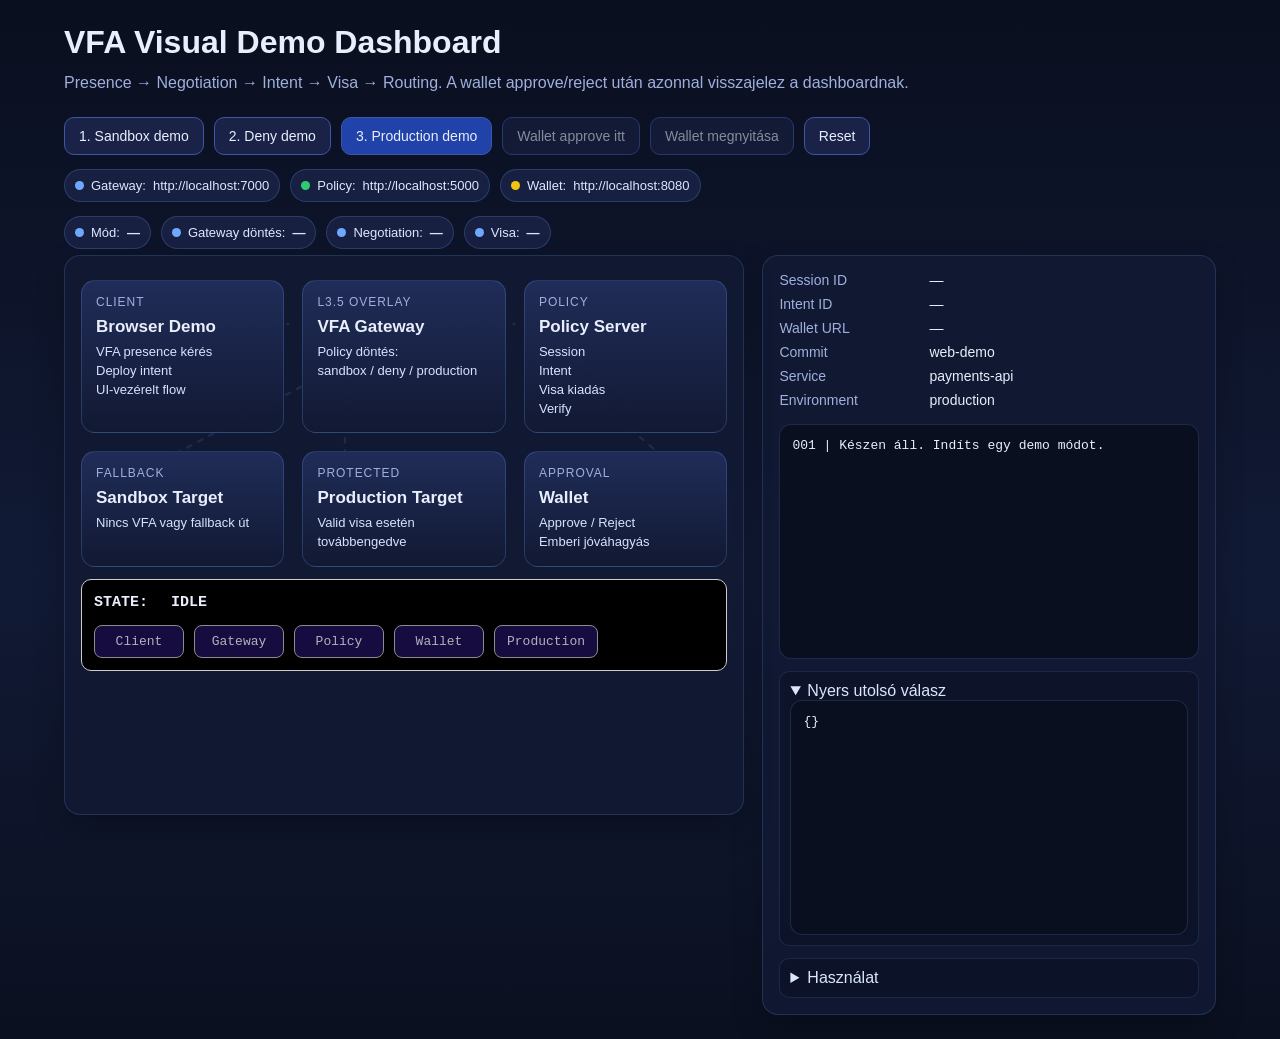
==== wallet/demo.html @ b01d8e21 "Add files via upload" ====
<!doctype html>
<html lang="hu">

<head>
  <meta charset="utf-8">
  <title>VFA Visual Demo Dashboard</title>
  <meta name="viewport" content="width=device-width, initial-scale=1">
  <link rel="stylesheet" href="demo.css">
</head>

<body>
  <div class="wrap">
    <h1>VFA Visual Demo Dashboard</h1>
    <p class="lead">
      Presence → Negotiation → Intent → Visa → Routing.
      A wallet approve/reject után azonnal visszajelez a dashboardnak.
    </p>

    <div class="toolbar">
      <button id="btnSandbox">1. Sandbox demo</button>
      <button id="btnDeny">2. Deny demo</button>
      <button id="btnProd" class="primary">3. Production demo</button>
      <button id="btnApprove" disabled>Wallet approve itt</button>
      <button id="btnOpenWallet" disabled>Wallet megnyitása</button>
      <button id="btnReset">Reset</button>
    </div>

    <div class="subtoolbar">
      <span class="badge"><span class="dot" style="background:#6ea8ff"></span> Gateway:
        <span>http://localhost:7000</span></span>
      <span class="badge"><span class="dot" style="background:#2ecc71"></span> Policy:
        <span>http://localhost:5000</span></span>
      <span class="badge"><span class="dot" style="background:#f1c40f"></span> Wallet:
        <span>http://localhost:8080</span></span>
    </div>

    <div class="statusbar">
      <span class="badge"><span class="dot" id="dotMode" style="background:#6ea8ff"></span>Mód: <strong
          id="modeLabel">—</strong></span>
      <span class="badge"><span class="dot" id="dotDecision" style="background:#6ea8ff"></span>Gateway döntés: <strong
          id="decisionLabel">—</strong></span>
      <span class="badge"><span class="dot" id="dotNegotiation" style="background:#6ea8ff"></span>Negotiation: <strong
          id="negotiationLabel">—</strong></span>
      <span class="badge"><span class="dot" id="dotVisa" style="background:#6ea8ff"></span>Visa: <strong
          id="visaLabel">—</strong></span>
    </div>

    <div class="layout">
      <div class="panel flow">
        <svg class="lines" viewBox="0 0 1200 620" preserveAspectRatio="none" aria-hidden="true">
          <path id="lineClientGateway" class="pulse" d="M195 120 L395 120" />
          <path id="lineGatewayPolicy" class="pulse" d="M595 120 L795 120" />
          <path id="linePolicyWallet" class="pulse" d="M895 170 L1040 300" />
          <path id="lineWalletPolicy" class="pulse" d="M1040 340 L895 215" />
          <path id="lineGatewayProd" class="pulse" d="M495 190 L495 350" />
          <path id="lineGatewaySandbox" class="pulse" d="M495 190 L195 350" />
        </svg>

        <div class="flow-grid">
          <div class="node" id="nodeClient">
            <div class="role">client</div>
            <h3>Browser Demo</h3>
            <div class="meta">VFA presence kérés
              Deploy intent
              UI-vezérelt flow</div>
          </div>

          <div class="node" id="nodeGateway">
            <div class="role">l3.5 overlay</div>
            <h3>VFA Gateway</h3>
            <div class="meta">Policy döntés:
              sandbox / deny / production</div>
          </div>

          <div class="node" id="nodePolicy">
            <div class="role">policy</div>
            <h3>Policy Server</h3>
            <div class="meta">Session
              Intent
              Visa kiadás
              Verify</div>
          </div>

          <div class="node" id="nodeSandbox">
            <div class="role">fallback</div>
            <h3>Sandbox Target</h3>
            <div class="meta">Nincs VFA vagy fallback út</div>
          </div>

          <div class="node" id="nodeProd">
            <div class="role">protected</div>
            <h3>Production Target</h3>
            <div class="meta">Valid visa esetén továbbengedve</div>
          </div>

          <div class="node" id="nodeWallet">
            <div class="role">approval</div>
            <h3>Wallet</h3>
            <div class="meta">Approve / Reject
              Emberi jóváhagyás</div>
          </div>
        </div>
        <!-- Protocol monitor -->
        <div class="proto-panel">
          <div class="proto-state">
            <strong>STATE:</strong>
            <span id="protoState">IDLE</span>
          </div>
        
          <div class="proto-actors">
            <div class="actor" id="actor-client">Client</div>
            <div class="actor" id="actor-gateway">Gateway</div>
            <div class="actor" id="actor-policy">Policy</div>
            <div class="actor" id="actor-wallet">Wallet</div>
            <div class="actor" id="actor-production">Production</div>
          </div>
        </div>
      </div>

      <div class="panel log">
        <div class="kv">
          <div>Session ID</div>
          <div id="sessionId">—</div>
          <div>Intent ID</div>
          <div id="intentId">—</div>
          <div>Wallet URL</div>
          <div id="walletUrl">—</div>
          <div>Commit</div>
          <div id="commitValue">web-demo</div>
          <div>Service</div>
          <div id="serviceValue">payments-api</div>
          <div>Environment</div>
          <div id="envValue">production</div>
        </div>

        <div class="console" id="console">Készen áll. Indíts egy demo módot.</div>

        <details open>
          <summary>Nyers utolsó válasz</summary>
          <div class="console" id="jsonBox">{}</div>
        </details>

        <details>
          <summary>Használat</summary>
          <div class="hint">
            Sandbox demo: nincs VFA session → gateway sandboxba route-ol.<br>
            Deny demo: van VFA session, de nincs visa → gateway tilt.<br>
            Production demo: session + intent után nyisd meg a walletet, majd approve vagy reject.<br>
            A dashboard eseményvezérelten reagál, polling nélkül.
          </div>
        </details>
      </div>
    </div>
  </div>


  <script src="demo.js"></script>

</body>

</html>
---- wallet/demo.css ----
:root {
    --bg: #0b1020;
    --panel: #121933;
    --panel2: #1a2347;
    --text: #e9eefc;
    --muted: #9fb0df;
    --ok: #2ecc71;
    --warn: #f1c40f;
    --deny: #e74c3c;
    --accent: #6ea8ff;
}

* {
    box-sizing: border-box;
}

body {
    margin: 0;
    font-family: Inter, Arial, sans-serif;
    background: linear-gradient(180deg, #0a0f1f, #111a35 55%, #0b1020);
    color: var(--text);
}

.wrap {
    max-width: 1200px;
    margin: 0 auto;
    padding: 24px;
}

h1 {
    margin: 0 0 10px 0;
    font-size: 32px;
}

p.lead {
    margin: 0 0 22px 0;
    color: var(--muted);
    line-height: 1.5;
}

.toolbar,
.subtoolbar {
    display: flex;
    flex-wrap: wrap;
    gap: 10px;
    margin-bottom: 14px;
}

button {
    background: var(--panel2);
    color: var(--text);
    border: 1px solid #3e56a8;
    border-radius: 10px;
    padding: 10px 14px;
    cursor: pointer;
    font-size: 14px;
}

button.primary {
    background: #2142a9;
}

button:hover {
    filter: brightness(1.08);
}

button:disabled {
    opacity: .55;
    cursor: not-allowed;
}

.layout {
    display: grid;
    grid-template-columns: 1.5fr 1fr;
    gap: 18px;
    align-items: start;
}

.panel {
    background: rgba(18, 25, 51, .92);
    border: 1px solid rgba(110, 168, 255, .18);
    border-radius: 16px;
    padding: 16px;
    box-shadow: 0 12px 30px rgba(0, 0, 0, .22);
}

.flow {
    min-height: 560px;
    position: relative;
    overflow: hidden;
}

.flow-grid {
    display: grid;
    grid-template-columns: repeat(3, 1fr);
    gap: 18px;
    margin-top: 8px;
}

.node {
    position: relative;
    min-height: 112px;
    border: 1px solid rgba(110, 168, 255, .22);
    border-radius: 14px;
    background: linear-gradient(180deg, rgba(34, 46, 91, .95), rgba(18, 25, 51, .95));
    padding: 14px;
    transition: transform .2s ease, box-shadow .2s ease, border-color .2s ease;
}

.node h3 {
    margin: 0 0 6px 0;
    font-size: 17px;
}

.node .role {
    font-size: 12px;
    color: var(--muted);
    text-transform: uppercase;
    letter-spacing: .08em;
    margin-bottom: 8px;
}

.node .meta {
    font-size: 13px;
    color: #d8e2ff;
    line-height: 1.45;
    white-space: pre-line;
}

.node.active {
    transform: translateY(-2px);
    border-color: var(--accent);
    box-shadow: 0 0 0 1px rgba(110, 168, 255, .25), 0 0 24px rgba(110, 168, 255, .22);
}

.node.ok {
    border-color: rgba(46, 204, 113, .65);
    box-shadow: 0 0 24px rgba(46, 204, 113, .18);
}

.node.warn {
    border-color: rgba(241, 196, 15, .7);
    box-shadow: 0 0 24px rgba(241, 196, 15, .14);
}

.node.deny {
    border-color: rgba(231, 76, 60, .7);
    box-shadow: 0 0 24px rgba(231, 76, 60, .16);
}

.lines {
    position: absolute;
    inset: 0;
    pointer-events: none;
}

.pulse {
    stroke: #8fb6ff;
    stroke-width: 4;
    fill: none;
    stroke-linecap: round;
    stroke-dasharray: 8 14;
    opacity: .12;
}

.pulse.active {
    opacity: .95;
    animation: dash 1.2s linear infinite;
}

.pulse.ok {
    stroke: var(--ok);
    opacity: .9;
}

.pulse.warn {
    stroke: var(--warn);
    opacity: .9;
}

.pulse.deny {
    stroke: var(--deny);
    opacity: .95;
}

@keyframes dash {
    to {
        stroke-dashoffset: -44;
    }
}

.statusbar {
    display: flex;
    flex-wrap: wrap;
    gap: 10px;
    margin: 12px 0 6px 0;
}

.badge {
    display: inline-flex;
    align-items: center;
    gap: 7px;
    padding: 8px 10px;
    border-radius: 999px;
    background: #182041;
    border: 1px solid rgba(110, 168, 255, .22);
    color: #dce7ff;
    font-size: 13px;
}

.dot {
    width: 9px;
    height: 9px;
    border-radius: 50%;
}

.log {
    min-height: 560px;
}

.kv {
    display: grid;
    grid-template-columns: 140px 1fr;
    gap: 8px 10px;
    font-size: 14px;
    margin-bottom: 16px;
}

.kv div:nth-child(odd) {
    color: var(--muted);
}

.console {
    background: #0a0f1f;
    border: 1px solid rgba(110, 168, 255, .18);
    border-radius: 12px;
    padding: 12px;
    font-family: ui-monospace, SFMono-Regular, Menlo, Consolas, monospace;
    font-size: 13px;
    line-height: 1.45;
    min-height: 235px;
    white-space: pre-wrap;
    word-break: break-word;
}
/*--------protocol monitor------------*/
.proto-panel {
    border: 1px solid #ccc;
    border-radius: 10px;
    padding: 12px;
    margin: 12px 0;
    background: #000000;
}

.proto-state {
    margin-bottom: 12px;
    font-family: monospace;
    font-size: 15px;
}

#protoState {
    display: inline-block;
    margin-left: 6px;
    padding: 2px 8px;
    border-radius: 6px;
    background: #000000;
    font-weight: bold;
}

.proto-actors {
    display: flex;
    gap: 10px;
    flex-wrap: wrap;
}

.actor {
    padding: 8px 12px;
    border: 1px solid #bbb;
    border-radius: 8px;
    background: #1e1054;
    font-family: monospace;
    min-width: 90px;
    text-align: center;
    opacity: 0.75;
    transition: all 0.2s ease;
}

.actor.active {
    border-color: #6ea8ff;
    background: #3563b8;
    box-shadow: 0 0 0 1px rgba(110,168,255,.35), 0 0 18px rgba(110,168,255,.18);
    opacity: 1;
    font-weight: bold;
    transform: translateY(-1px);
}

.actor.done {
    background: #105110;
    border-color: #4a9b4a;
    opacity: 1;
}

.actor.error {
    background: #6d3838;
    border-color: #c85a5a;
    opacity: 1;
}
/*----------------------------*/
details {
    margin-top: 12px;
    border: 1px solid rgba(110, 168, 255, .15);
    border-radius: 10px;
    padding: 10px;
    background: rgba(10, 15, 31, .45);
}

summary {
    cursor: pointer;
    color: #dbe7ff;
}

.hint {
    color: var(--muted);
    font-size: 13px;
}

.link {
    color: #9fc0ff;
}

@media (max-width: 980px) {
    .layout {
        grid-template-columns: 1fr;
    }

    .flow {
        min-height: auto;
    }

    .log {
        min-height: auto;
    }

    .flow-grid {
        grid-template-columns: 1fr 1fr;
    }
}

@media (max-width: 620px) {
    .flow-grid {
        grid-template-columns: 1fr;
    }

    h1 {
        font-size: 26px;
    }

    .kv {
        grid-template-columns: 1fr;
    }
}
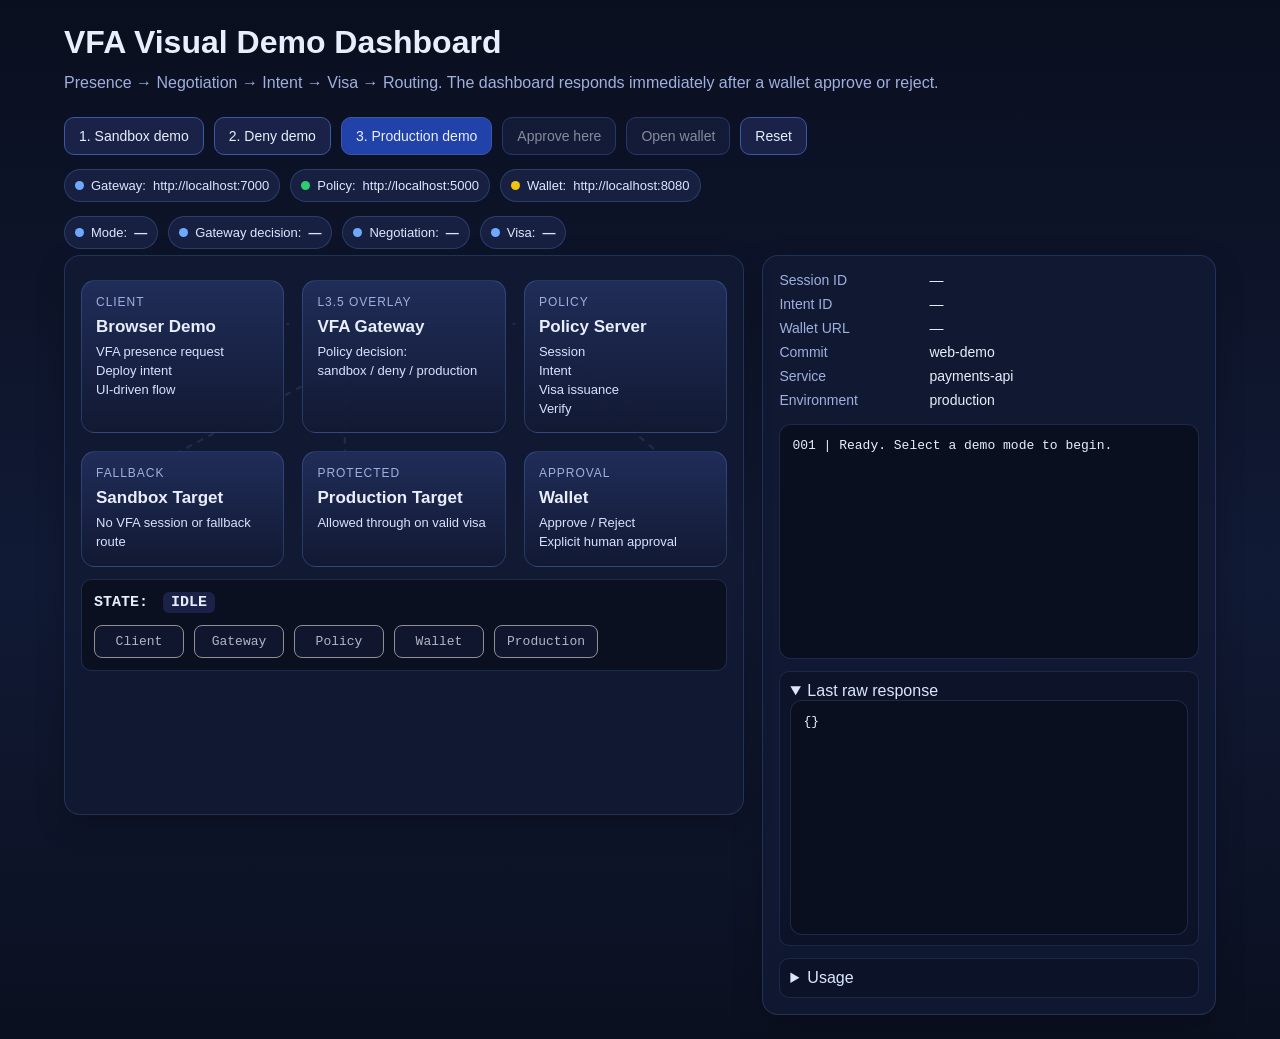
==== commit 409db6a1: "update en 260310.1556" ====
--- a/wallet/demo.html
+++ b/wallet/demo.html
@@ -1,5 +1,5 @@
 <!doctype html>
-<html lang="hu">
+<html lang="en">
 
 <head>
   <meta charset="utf-8">
@@ -13,15 +13,15 @@
     <h1>VFA Visual Demo Dashboard</h1>
     <p class="lead">
       Presence → Negotiation → Intent → Visa → Routing.
-      A wallet approve/reject után azonnal visszajelez a dashboardnak.
+      The dashboard responds immediately after a wallet approve or reject.
     </p>
 
     <div class="toolbar">
       <button id="btnSandbox">1. Sandbox demo</button>
       <button id="btnDeny">2. Deny demo</button>
       <button id="btnProd" class="primary">3. Production demo</button>
-      <button id="btnApprove" disabled>Wallet approve itt</button>
-      <button id="btnOpenWallet" disabled>Wallet megnyitása</button>
+      <button id="btnApprove" disabled>Approve here</button>
+      <button id="btnOpenWallet" disabled>Open wallet</button>
       <button id="btnReset">Reset</button>
     </div>
 
@@ -35,9 +35,9 @@
     </div>
 
     <div class="statusbar">
-      <span class="badge"><span class="dot" id="dotMode" style="background:#6ea8ff"></span>Mód: <strong
+      <span class="badge"><span class="dot" id="dotMode" style="background:#6ea8ff"></span>Mode: <strong
           id="modeLabel">—</strong></span>
-      <span class="badge"><span class="dot" id="dotDecision" style="background:#6ea8ff"></span>Gateway döntés: <strong
+      <span class="badge"><span class="dot" id="dotDecision" style="background:#6ea8ff"></span>Gateway decision: <strong
           id="decisionLabel">—</strong></span>
       <span class="badge"><span class="dot" id="dotNegotiation" style="background:#6ea8ff"></span>Negotiation: <strong
           id="negotiationLabel">—</strong></span>
@@ -60,15 +60,15 @@
           <div class="node" id="nodeClient">
             <div class="role">client</div>
             <h3>Browser Demo</h3>
-            <div class="meta">VFA presence kérés
+            <div class="meta">VFA presence request
               Deploy intent
-              UI-vezérelt flow</div>
+              UI-driven flow</div>
           </div>
 
           <div class="node" id="nodeGateway">
             <div class="role">l3.5 overlay</div>
             <h3>VFA Gateway</h3>
-            <div class="meta">Policy döntés:
+            <div class="meta">Policy decision:
               sandbox / deny / production</div>
           </div>
 
@@ -77,27 +77,27 @@
             <h3>Policy Server</h3>
             <div class="meta">Session
               Intent
-              Visa kiadás
+              Visa issuance
               Verify</div>
           </div>
 
           <div class="node" id="nodeSandbox">
             <div class="role">fallback</div>
             <h3>Sandbox Target</h3>
-            <div class="meta">Nincs VFA vagy fallback út</div>
+            <div class="meta">No VFA session or fallback route</div>
           </div>
 
           <div class="node" id="nodeProd">
             <div class="role">protected</div>
             <h3>Production Target</h3>
-            <div class="meta">Valid visa esetén továbbengedve</div>
+            <div class="meta">Allowed through on valid visa</div>
           </div>
 
           <div class="node" id="nodeWallet">
             <div class="role">approval</div>
             <h3>Wallet</h3>
             <div class="meta">Approve / Reject
-              Emberi jóváhagyás</div>
+              Explicit human approval</div>
           </div>
         </div>
         <!-- Protocol monitor -->
@@ -133,20 +133,20 @@
           <div id="envValue">production</div>
         </div>
 
-        <div class="console" id="console">Készen áll. Indíts egy demo módot.</div>
+        <div class="console" id="console">Ready. Select a demo mode to begin.</div>
 
         <details open>
-          <summary>Nyers utolsó válasz</summary>
+          <summary>Last raw response</summary>
           <div class="console" id="jsonBox">{}</div>
         </details>
 
         <details>
-          <summary>Használat</summary>
+          <summary>Usage</summary>
           <div class="hint">
-            Sandbox demo: nincs VFA session → gateway sandboxba route-ol.<br>
-            Deny demo: van VFA session, de nincs visa → gateway tilt.<br>
-            Production demo: session + intent után nyisd meg a walletet, majd approve vagy reject.<br>
-            A dashboard eseményvezérelten reagál, polling nélkül.
+            <strong>Sandbox demo:</strong> no VFA session — gateway routes to sandbox.<br>
+            <strong>Deny demo:</strong> VFA session exists but no visa — gateway blocks the request.<br>
+            <strong>Production demo:</strong> after session and intent are created, open the wallet and approve or reject.<br>
+            The dashboard reacts to wallet events automatically.
           </div>
         </details>
       </div>
--- a/wallet/demo.css
+++ b/wallet/demo.css
@@ -244,11 +244,11 @@
 }
 /*--------protocol monitor------------*/
 .proto-panel {
-    border: 1px solid #ccc;
+    border: 1px solid rgba(110, 168, 255, .18);
     border-radius: 10px;
     padding: 12px;
     margin: 12px 0;
-    background: #000000;
+    background: var(--bg);
 }
 
 .proto-state {
@@ -262,7 +262,7 @@
     margin-left: 6px;
     padding: 2px 8px;
     border-radius: 6px;
-    background: #000000;
+    background: var(--panel2);
     font-weight: bold;
 }
 
@@ -276,7 +276,7 @@
     padding: 8px 12px;
     border: 1px solid #bbb;
     border-radius: 8px;
-    background: #1e1054;
+    background: var(--panel);
     font-family: monospace;
     min-width: 90px;
     text-align: center;
